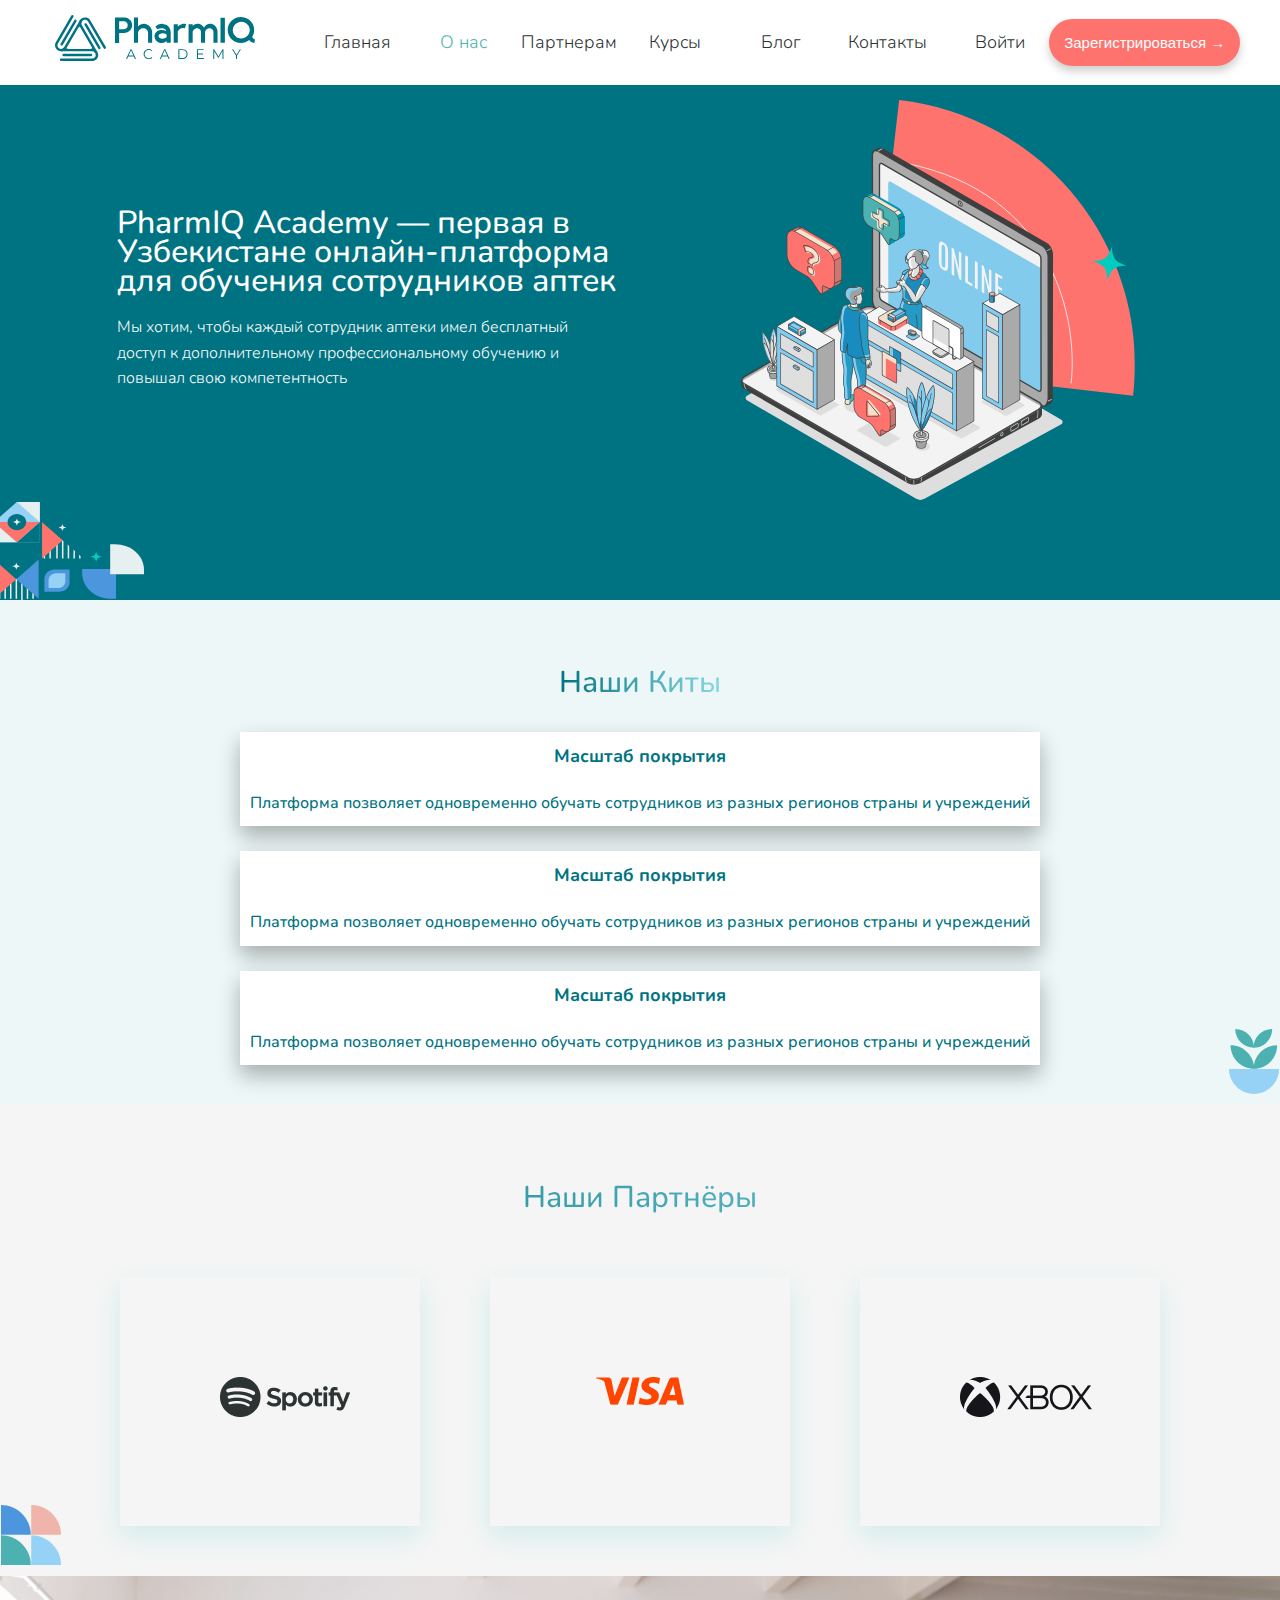
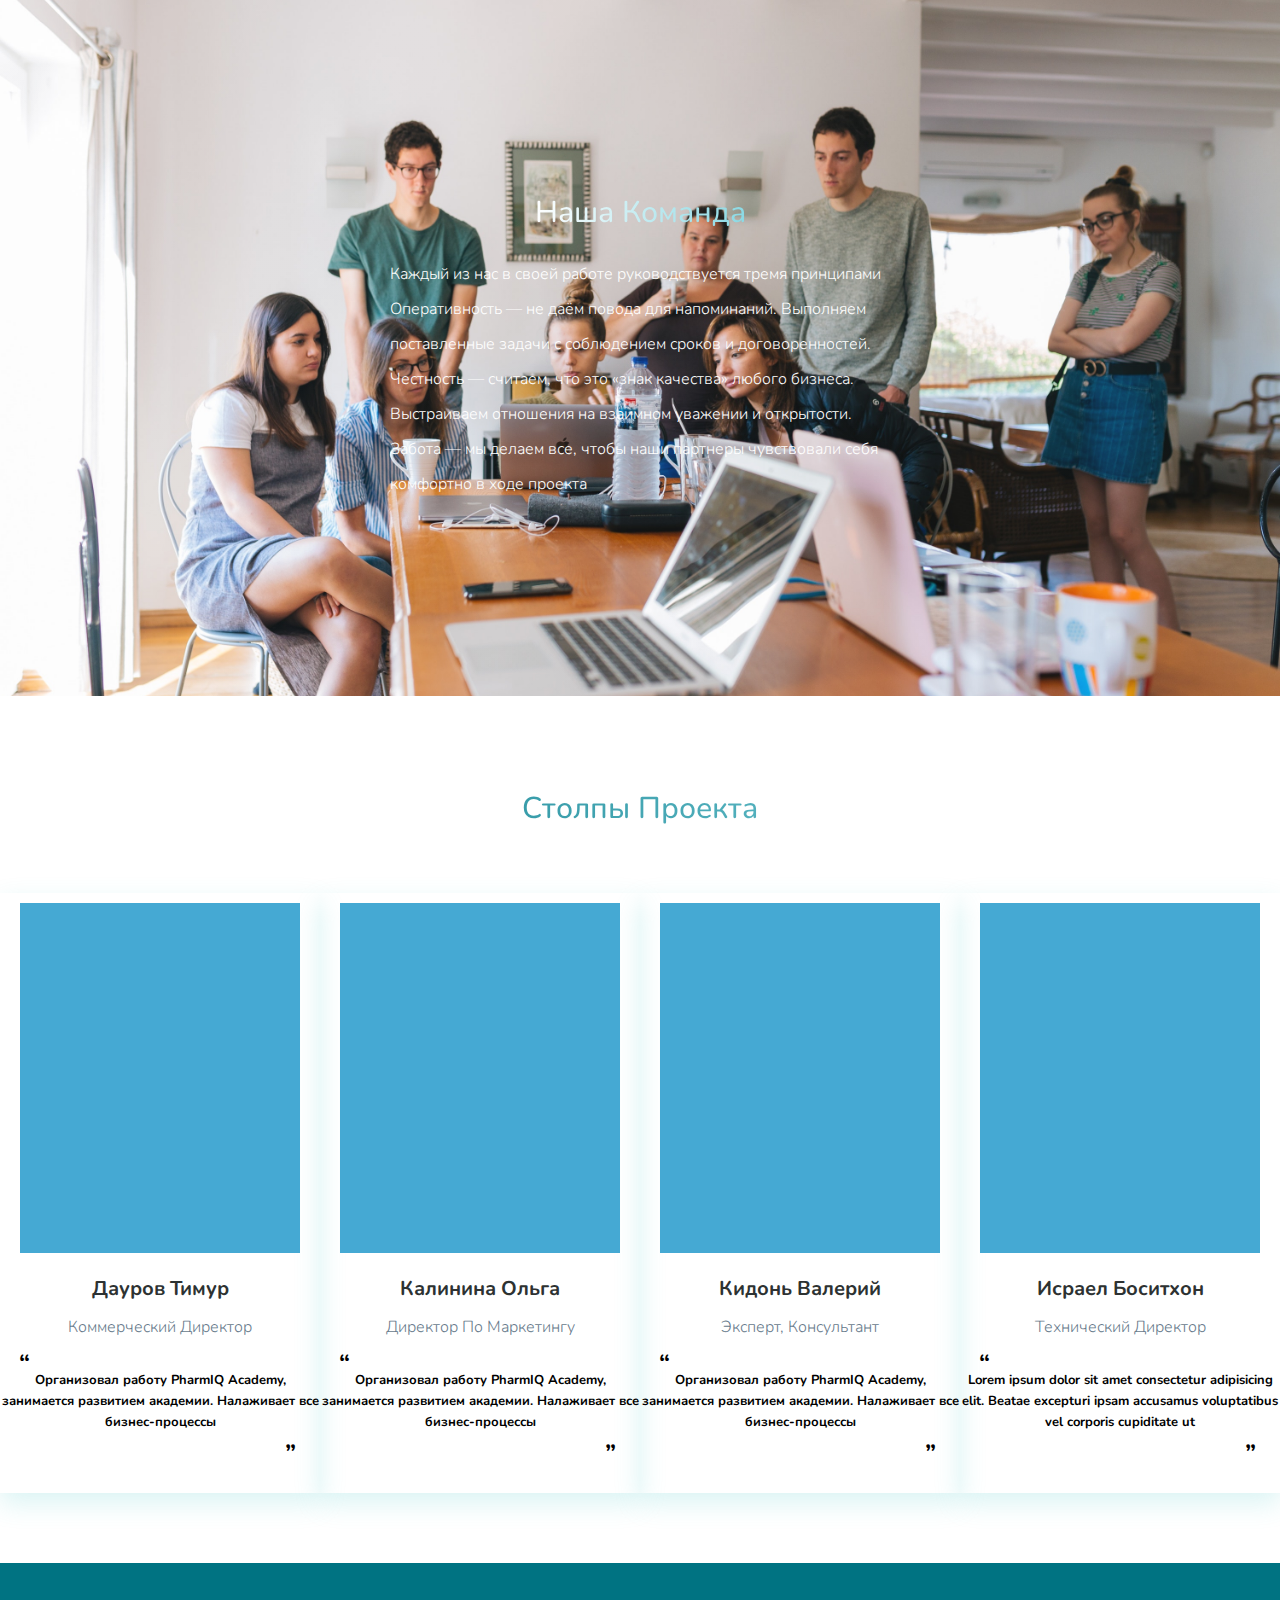
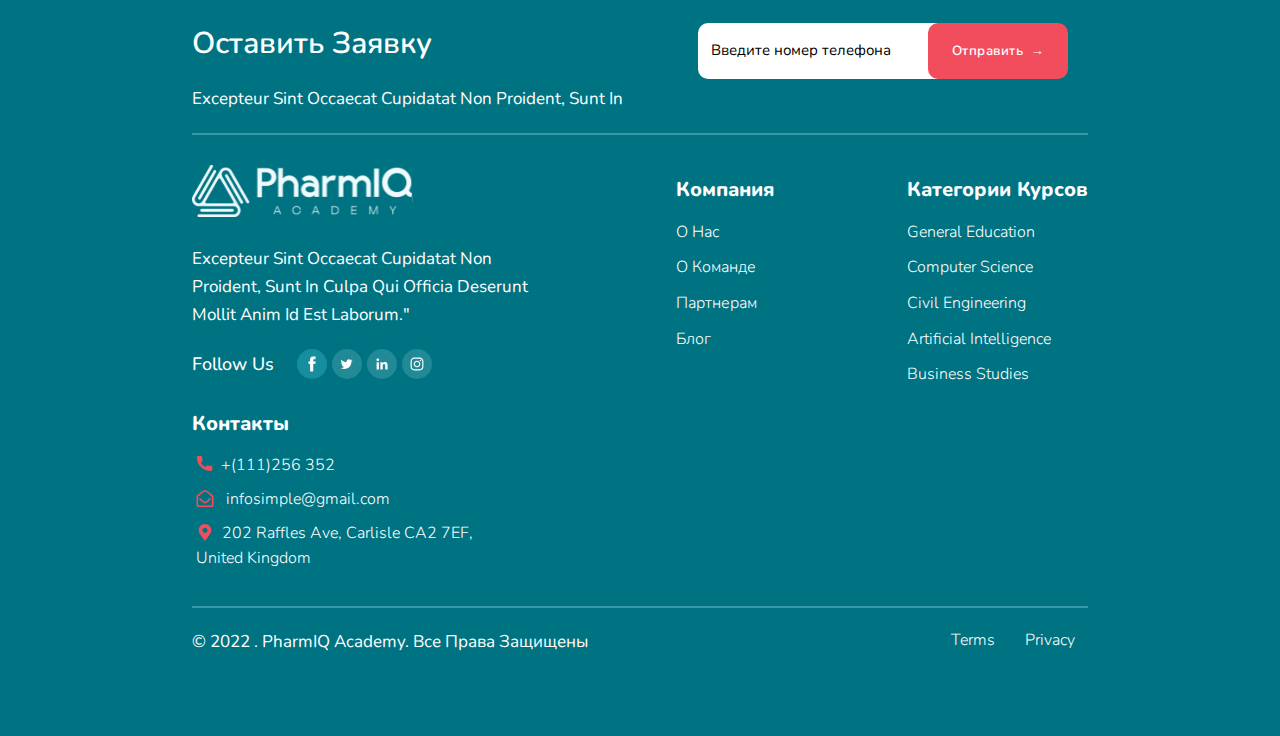
==== index.html @ a0b41450 "Update" ====
<!DOCTYPE html>
<html lang="en">

<head>
    <meta charset="UTF-8">
    <meta http-equiv="X-UA-Compatible" content="IE=edge">
    <meta name="viewport" content="width=device-width, initial-scale=1.0">
    <link rel="stylesheet" href="/css/main.css">
    <link rel="shortcut icon" href="/img/favicon.ico" type="image/x-icon">
    <link href="https://fonts.googleapis.com/css?family=Josefin+Sans:300,400,400i|Nunito:300,300i" rel="stylesheet">
    <title>PharmIQ Academy - Платформа для обучения провизоров и фармацевтов Узбекистана</title>
</head>

<body class="container">
    <header class="header">
        <div class="logo__box">
            <a class="logo__link" href="#">&nbsp;</a>
            <img src="/img/logo.svg" alt="Logo" class="logo">
        </div>
        <nav class="nav">
            <ul class="nav__item">
                <li><a href="#" class="nav__link">Главная</a></li>
                <li><a href="#" class="nav__link color-blue">О нас</a></li>
                <li><a href="#" class="nav__link">Партнерам</a></li>
                <li><a href="#" class="nav__link">Курсы</a></li>
                <li><a href="#" class="nav__link">Блог</a></li>
                <li><a href="#" class="nav__link">Контакты</a></li>
            </ul>
        </nav>
        <div class="register">
            <a href="https://go.pharmiq.uz/login" class="nav__link">Войти</a>
            <button class="btn"><a class="register__link" href="https://go.pharmiq.uz/register">Зарегистрироваться</a>
                <span>→</span></button>
        </div>
    </header>
    <section class="about">
        <img src="/img/pattern-corner.svg" alt="decoration" class="about__img-2">
        <div class="about__box">
            <h1 class="heading-1">PharmIQ Academy — первая в Узбекистане онлайн-платформа для обучения сотрудников аптек
            </h1>
            <p class="about__text">Мы хотим, чтобы каждый сотрудник аптеки имел бесплатный доступ к дополнительному
                профессиональному обучению и повышал свою компетентность</p>
        </div>
        <img src="/img/pattern-composition.svg" alt="Doctor" class="about__img">
    </section>
    <section class="kits">
        <img src="/img/pattern-flowerpot.svg" alt="decoration" class="kits__img">
        <h2 class="heading-2">Наши Киты</h2>
        <div class="kits__box">
            <h3 class="heading-3">Масштаб покрытия</h2>
                <p class="kits__text">Платформа позволяет одновременно обучать сотрудников из разных регионов страны и
                    учреждений</p>
        </div>
        <div class="kits__box">
            <h3 class="heading-3">Масштаб покрытия</h2>
                <p class="kits__text">Платформа позволяет одновременно обучать сотрудников из разных регионов страны и
                    учреждений</p>
        </div>
        <div class="kits__box">
            <h3 class="heading-3">Масштаб покрытия</h2>
                <p class="kits__text">Платформа позволяет одновременно обучать сотрудников из разных регионов страны и
                    учреждений</p>
        </div>
    </section>
    <section class="partners">
        <div class="partners__boat">
            <img src="/img/boat-1.svg" alt="decoration" class="partners__boat--img">
            <img src="/img/boat-2.svg" alt="decoration" class="partners__boat--img">
            <img src="/img/boat-3.svg" alt="decoration" class="partners__boat--img">
            <img src="/img/boat-4.svg" alt="decoration" class="partners__boat--img">
        </div>

        <h2 class="heading-2">Наши Партнёры</h2>
        <div class="partners__container">
            <div class="partners__box">
                <div class="link__box"> <a href="#" class="partners__link">&nbsp;</a>
                    <img src="/img/spotify.png" alt="Spotify" class="partners__img">
                </div>

            </div>
            <div class="partners__box">
                <div class="link__box"> <a href="#" class="partners__link">&nbsp;</a>
                    <img src="/img/visa.png" alt="Visa" class="partners__img">
                </div>

            </div>
            <div class="partners__box">
                <div class="link__box"> <a href="#" class="partners__link">&nbsp;</a>
                    <img src="/img/xbox.png" alt="Xbox" class="partners__img">
                </div>

            </div>
        </div>

    </section>
    <section class="team">
        <h5 class="heading-5">Наша Команда</h5>
        <div class="team__box">
            <p class="team__text">Каждый из нас в своей работе руководствуется тремя принципами
                Оперативность — не даём повода для напоминаний. Выполняем поставленные задачи с соблюдением сроков и
                договоренностей.
            </p>
            <p class="team__text"> Честность — считаем, что это «знак качества» любого бизнеса. Выстраиваем отношения на
                взаимном уважении и открытости.
                Забота — мы делаем все, чтобы наши партнеры чувствовали себя комфортно в ходе проекта
            </p>
        </div>
    </section>
    <section class="staff">
        <h2 class="heading-2 displacement">Столпы Проекта</h2>
        <div class="staff__container">
            <div class="staff__box">
                <div class="staff__portrait">&nbsp;</div>
                <h4 class="staff__name">Дауров Тимур</h4>
                <p class="staff__role">Коммерческий Директор</p>
                <p class="staff__text">Организовал работу PharmIQ Academy, занимается развитием академии. Налаживает все
                    бизнес-процессы</p>
            </div>
            <div class="staff__box">
                <div class="staff__portrait">&nbsp;</div>
                <h4 class="staff__name">Калинина Ольга</h4>
                <p class="staff__role">Директор По Маркетингу</p>
                <p class="staff__text">Организовал работу PharmIQ Academy, занимается развитием академии. Налаживает все
                    бизнес-процессы</p>
            </div>
            <div class="staff__box">
                <div class="staff__portrait">&nbsp;</div>
                <h4 class="staff__name">Кидонь Валерий</h4>
                <p class="staff__role">Эксперт, Консультант</p>
                <p class="staff__text">Организовал работу PharmIQ Academy, занимается развитием академии. Налаживает все
                    бизнес-процессы</p>
            </div>
            <div class="staff__box">
                <div class="staff__portrait">&nbsp;</div>
                <h4 class="staff__name">Исраел Боситхон</h4>
                <p class="staff__role">Технический Директор</p>
                <p class="staff__text">Lorem ipsum dolor sit amet consectetur adipisicing elit. Beatae excepturi ipsam
                    accusamus voluptatibus vel corporis cupiditate ut
                </p>
            </div>
        </div>

    </section>
    <footer class="footer">
        <div class="container--1">
            <div class="container--1__details">
                <h6 class="heading-6">Оставить Заявку</h6>
                <p class="footer__text">Excepteur sint occaecat cupidatat non proident, sunt in </p>
            </div>
            <form action="#" class="form">
                <input type="tel" class="form__input" placeholder="Введите номер телефона" id="number" required>
                <button type="submit" class="form__btn">Отправить <span>→</span></button>
                <label for="number" class="form__label">Введите номер телефона</label>
            </form>
        </div>
        <div class="container--2">
            <div class="box--1">
                <div class="behind__box">
                    <a href="#" class="behind__box--link"></a>
                    <img src="/img/white-logo.svg" alt="Logo" class="box--1__img">
                </div>
                <p class="footer__text">Excepteur sint occaecat cupidatat non proident, sunt in culpa qui officia
                    deserunt mollit anim id est laborum."</p>
                <p class="box--1__text">Follow Us</p>
                <div class="link__container">
                    <div class="img__container facebook-bg">
                        <a href="#" class="img__container--link"></a>
                        <img src="/img/facebook.png" alt="facebook" class="img__container--icon facebook">
                    </div>
                    <div class="img__container">
                        <a href="#" class="img__container--link"></a>
                        <img src="/img/Twitter.svg" alt="twitter" class="img__container--icon">
                    </div>
                    <div class="img__container">
                        <a href="#" class="img__container--link"></a>
                        <img src="/img/Linkedn.svg" alt="facebook" class="img__container--icon">
                    </div>
                    <div class="img__container">
                        <a href="https://instagram.com/pharmiq.uz" class="img__container--link"></a>
                        <img src="/img/Instagram.svg" alt="facebook" class="img__container--icon">
                    </div>
                </div>
            </div>
            <div class="box--2">
                <h7 class="heading-7">Компания</h7>
                <ul class="box__list">
                    <li><a href="#" class="box__link">О Нас</a></li>
                    <li><a href="#" class="box__link">О Команде</a></li>
                    <li><a href="#" class="box__link">Партнерам</a></li>
                    <li><a href="#" class="box__link">Блог</a></li>
                </ul>
            </div>
            <div class="box--3">
                <h7 class="heading-7">Категории Курсов</h7>
                <ul class="box__list">
                    <li><a href="#" class="box__link">General Education</a></li>
                    <li><a href="#" class="box__link">Computer Science</a></li>
                    <li><a href="#" class="box__link">Civil Engineering</a></li>
                    <li><a href="#" class="box__link">Artificial Intelligence</a></li>
                    <li><a href="#" class="box__link">Business Studies</a></li>
                </ul>
            </div>
            <div class="box--4">
                <h7 class="heading-7 mg-left">Контакты</h7>
                <ul class="box__list">
                    <li class="box--4__detail">
                        <img class="box__phone" src="/img/icon-phone.svg" alt="telephone">
                        &nbsp;<a class="box--4__link" href="tel:+(111)256352">+(111)256 352</a>
                    </li>
                    <li class="box--4__detail">
                        <img class="box__icon" src="/img/email.svg" alt="mail">
                        &nbsp; <a class="box--4__link" href="mailto: infosimple@example.com">infosimple@gmail.com</a>
                    </li>
                    <li class="box--4__detail">
                        <img class="box__icon" src="/img/location.svg" alt="location">
                        &nbsp;202 Raffles Ave, Carlisle CA2 7EF, United Kingdom
                    </li>
                </ul>
            </div>
        </div>
        <div class="container--3">
            <p class="footer__text">© 2022 . PharmIQ Academy. Все права защищены</p>
            <div class="container--3__box">
                <a href="#" class="box__link display--inline-block">Terms</a>
                <a href="#" class="box__link display--inline-block">Privacy</a>
            </div>
        </div>
        </div>
    </footer>
</body>

</html>
---- css/main.css ----
@charset "UTF-8";
*,
*::before,
*::after {
  margin: 0;
  padding: 0;
  box-sizing: inherit;
}

html {
  box-sizing: border-box;
  font-size: 62.5%;
}
@media only screen and (max-width: 75em) {
  html {
    font-size: 56.25%;
  }
}
@media only screen and (max-width: 45em) {
  html {
    font-size: 50%;
  }
}
@media only screen and (max-width: 20em) {
  html {
    font-size: 40%;
  }
}

body {
  font-size: 1.6rem;
  font-family: "Nunito", sans-serif;
  font-weight: 300;
  line-height: 1.6;
}

.container {
  display: grid;
  grid-template-rows: -webkit-max-content -webkit-max-content -webkit-max-content 80vh;
  grid-template-rows: max-content max-content max-content 80vh;
  grid-template-columns: repeat(4, 1fr);
}

@-webkit-keyframes pulsate {
  0% {
    transform: scale(1);
    box-shadow: none;
  }
  50% {
    transform: scale(1.05);
    box-shadow: 0 1rem 4rem rgba(0, 0, 0, 0.15);
  }
  100% {
    transform: scale(1);
    box-shadow: none;
  }
}

@keyframes pulsate {
  0% {
    transform: scale(1);
    box-shadow: none;
  }
  50% {
    transform: scale(1.05);
    box-shadow: 0 1rem 4rem rgba(0, 0, 0, 0.15);
  }
  100% {
    transform: scale(1);
    box-shadow: none;
  }
}
::-moz-selection {
  background-color: #1f7d89;
  color: #fff;
}
::selection {
  background-color: #1f7d89;
  color: #fff;
}

.header {
  width: 100%;
  background-color: #fff;
  position: fixed;
  z-index: 1000;
  display: flex;
  flex-wrap: wrap;
  justify-content: space-evenly;
  align-items: center;
}

@media only screen and (max-width: 45em) {
  .logo {
    width: 13rem;
    height: 6rem;
  }
}
.logo__box {
  transition: transform 0.4s;
  padding: 1.5rem;
  position: relative;
}
@media only screen and (max-width: 75em) {
  .logo__box {
    padding: 0.5rem;
  }
}
.logo__box:hover {
  transform: scale(1.1);
}
.logo__link {
  text-decoration: none;
  width: 100%;
  height: 100%;
  position: absolute;
  display: inline-block;
}

.nav__item {
  list-style: none;
  display: grid;
  grid-template-columns: repeat(6, 1fr);
  justify-items: center;
  align-items: center;
  -moz-column-gap: 1rem;
       column-gap: 1rem;
}
@media only screen and (max-width: 75em) {
  .nav__item {
    -moz-column-gap: 0;
         column-gap: 0;
  }
}
.nav__link:link, .nav__link:visited {
  font-size: 1.8rem;
  text-decoration: none;
  color: #2D3232;
  display: inline-block;
  transition: all 0.3s;
}
.nav__link:link:hover, .nav__link:visited:hover {
  text-shadow: 0.5rem 0.5rem 2rem rgba(0, 0, 0, 0.433);
  color: #4DB1B1;
  transform: translateY(-3px);
}

.color-blue {
  color: #4DB1B1 !important;
}

.btn {
  background-color: #FF736E;
  font-size: 1.5rem;
  font-weight: 300;
  border-radius: 10rem;
  border: none;
  color: #fff;
  padding: 1.5rem;
  margin-left: 2rem;
  box-shadow: 0 0.5rem 1rem rgba(0, 0, 0, 0.2);
}
.btn:hover {
  outline: none;
  -webkit-animation: pulsate 1s infinite;
          animation: pulsate 1s infinite;
}

@media only screen and (max-width: 56.25em) {
  .register {
    padding: 1.5rem;
  }
}
.register__link {
  text-decoration: none;
  color: #fff;
}

.footer {
  grid-column: 1/-1;
  background-color: #007382;
  color: #fff;
  padding: 6rem 0;
  display: grid;
  grid-template-rows: repeat(3, -webkit-max-content);
  grid-template-rows: repeat(3, max-content);
  grid-template-columns: 70vw;
  row-gap: 3rem;
  justify-content: center;
  align-content: center;
}
@media only screen and (max-width: 45em) {
  .footer {
    padding: 2rem 0;
  }
}
.footer__text {
  font-size: 1.7rem;
  font-weight: 400;
  line-height: 2.8rem;
  text-transform: capitalize;
}
@media only screen and (max-width: 45em) {
  .footer__text {
    padding: 1.3rem 0;
  }
}

.heading-6 {
  font-size: 3rem;
  font-weight: 600;
  line-height: 4.2rem;
  margin-bottom: 2rem;
}
@media only screen and (max-width: 45em) {
  .heading-6 {
    margin-bottom: 0.3rem;
    font-size: 2.5rem;
  }
}

.heading-7 {
  font-weight: 800;
  font-size: 2rem;
  padding-bottom: 2rem;
  line-height: 5rem;
}

.container--1 {
  display: flex;
  padding-bottom: 2rem;
  justify-content: space-between;
  border-bottom: 2px solid rgba(63, 161, 174, 0.8470588235);
}
@media only screen and (max-width: 45em) {
  .container--1 {
    flex-direction: column;
    text-align: center;
  }
}

.form {
  display: grid;
  justify-content: center;
  grid-template-columns: repeat(2, -webkit-max-content);
  grid-template-columns: repeat(2, max-content);
}
.form__input {
  position: relative;
  width: 25rem;
  border: none;
  padding: 1.3rem;
  border-radius: 1rem;
}
@media only screen and (max-width: 65em) {
  .form__input {
    padding: 0.5rem;
    width: 22rem;
  }
}
@media only screen and (max-width: 56.25em) {
  .form__input {
    width: 18rem;
  }
}
@media only screen and (max-width: 45em) {
  .form__input {
    padding: 1.2rem;
    width: 22rem;
  }
}
.form__input:focus {
  outline: none;
}
.form__input:-moz-placeholder-shown ~ .form__label {
  opacity: 0;
  visibility: hidden;
  transform: translateY(-4rem);
}
.form__input:-ms-input-placeholder ~ .form__label {
  opacity: 0;
  visibility: hidden;
  transform: translateY(-4rem);
}
.form__input:placeholder-shown ~ .form__label {
  opacity: 0;
  visibility: hidden;
  transform: translateY(-4rem);
}
.form__input::-webkit-input-placeholder {
  font-family: "Nunito", sans-serif;
  font-size: 1.5rem;
  color: #000;
}
@media only screen and (max-width: 56.25em) {
  .form__input::-webkit-input-placeholder {
    font-size: 1.3rem;
  }
}
.form__label {
  margin-left: 1.3rem;
  font-size: 1.2rem;
  color: #fff;
  transition: all 0.4s;
}
@media only screen and (max-width: 45em) {
  .form__label {
    transform: translateX(-2.5rem);
    margin-left: 0;
  }
}
.form__btn {
  border: none;
  border-radius: 1rem;
  background-color: #F24D5D;
  color: #fff;
  width: 14rem;
  transform: translateX(-2rem);
  font-family: "Nunito", sans-serif;
  font-weight: 600;
  letter-spacing: 0.5px;
}
.form__btn span {
  margin-left: 3px;
  transition: margin-left 0.2s;
}
.form__btn:hover span {
  margin-left: 8px;
}
.form__icon {
  position: absolute;
  width: 2rem;
  height: 2rem;
  fill: #F24D5D;
  z-index: 100;
}

.container--2 {
  display: flex;
  flex-wrap: wrap;
  justify-content: space-between;
}
@media only screen and (max-width: 56.25em) {
  .container--2 {
    justify-content: space-around;
  }
}

.box__list {
  list-style: none;
}
.box__link {
  text-decoration: none;
  color: #fff;
  padding: 0.5rem 0;
  display: block;
  transition: transform 0.3s;
}
.box__link:hover {
  color: #43cfcf;
  transform: translateY(-3px);
  text-shadow: 0.5rem 1rem 2rem rgba(0, 0, 0, 0.35);
}
.box__phone {
  transform: translatey(0.1rem);
  height: 1.55rem;
  width: 1.7rem;
}
.box__icon {
  transform: translatey(0.3rem);
  height: 1.7rem;
  width: 1.8rem;
}

.box--1 {
  width: 35rem;
}
.box--1__text {
  display: inline-block;
  font-size: 1.8rem;
  font-weight: 500;
  line-height: 3rem;
  margin: 2rem 0;
  position: relative;
}
@media only screen and (max-width: 45em) {
  .box--1__img {
    height: 5rem;
    width: 20rem;
  }
}

.link__container {
  transform: translateY(-5rem);
  position: absolute;
  left: 23%;
  display: flex;
  justify-content: space-around;
  width: 14rem;
}
@media only screen and (max-width: 65em) {
  .link__container {
    left: 37%;
  }
}

.img__container {
  position: relative;
  height: 3rem;
  width: 3rem;
  border-radius: 50%;
  background-color: #097c8b;
}
.img__container--link {
  position: relative;
  display: block;
  width: 100%;
  height: 100%;
  z-index: 10;
}
.img__container:hover {
  background-color: rgba(0, 255, 255, 0.367);
}
.img__container--icon {
  position: absolute;
  top: 50%;
  left: 50%;
  transform: translate(-50%, -50%);
  height: 100%;
  width: 100%;
}

.facebook {
  height: 1.5rem;
  width: 1.5rem;
}
.facebook-bg {
  background-color: rgba(56, 181, 198, 0.4117647059);
}

.behind__box {
  position: relative;
  width: -webkit-max-content;
  width: -moz-max-content;
  width: max-content;
  padding-bottom: 2rem;
}
@media only screen and (max-width: 45em) {
  .behind__box {
    padding-bottom: 1rem;
  }
}
.behind__box--link {
  width: 100%;
  height: 100%;
  position: absolute;
}

.box--4 {
  width: 30rem;
}
@media only screen and (max-width: 56.25em) {
  .box--4 {
    text-align: right;
  }
}
@media only screen and (max-width: 500px) {
  .box--4 {
    text-align: left;
    width: 20rem;
  }
}
.box--4__detail {
  padding: 0.4rem;
}
.box--4__link {
  display: inline-block;
  text-decoration: none;
  color: #fff;
  transition: transform 0.3s;
}
.box--4__link:hover {
  color: rgba(0, 255, 255, 0.367);
  text-shadow: 0.5rem 1rem 2rem rgba(0, 0, 0, 0.35);
  transform: translateY(-3px);
}

@media only screen and (max-width: 56.25em) {
  .mg-left {
    margin-left: 3rem;
  }
}

.container--3 {
  display: flex;
  justify-content: space-between;
  padding: 2rem 0;
  border-top: 2px solid rgba(63, 161, 174, 0.8470588235);
}

.display--inline-block {
  display: inline-block;
  padding: 0 1.3rem;
}

.partners {
  background-color: #F5F5F5;
  grid-column: 1/-1;
  padding: 5rem;
  position: relative;
}
@media only screen and (max-width: 45em) {
  .partners {
    padding: 2.5rem;
  }
}
.partners__box {
  padding: 10rem;
  box-shadow: 0 1rem 2.5rem rgba(69, 199, 202, 0.2);
  width: 30rem;
  text-align: center;
  margin-top: 2rem;
}
@media only screen and (max-width: 45em) {
  .partners__box {
    width: 15rem;
    padding: 2rem;
  }
}
.partners__container {
  margin-top: 3.5rem;
  display: flex;
  flex-wrap: wrap;
  justify-content: space-evenly;
}
@media only screen and (max-width: 45em) {
  .partners__container {
    margin-top: 0;
  }
}
.partners__add {
  height: 7rem;
  width: 7rem;
  position: absolute;
  top: 84%;
  left: 0;
}
@media only screen and (max-width: 45em) {
  .partners__img {
    height: 100%;
    width: 60%;
  }
}
.partners__link {
  position: absolute;
  width: 14rem;
  color: transparent;
}
.partners__boat {
  position: absolute;
  display: grid;
  grid-template-columns: repeat(2, -webkit-min-content);
  grid-template-columns: repeat(2, min-content);
  top: 85%;
  left: 0.1%;
}
@media only screen and (max-width: 45em) {
  .partners__boat {
    top: 4%;
  }
}
.partners__boat--img {
  width: 3rem;
}
@media only screen and (max-width: 45em) {
  .partners__boat--img {
    width: 2rem;
  }
}

.link__box {
  transition: transform 0.4s;
  width: 100%;
}
.link__box:hover {
  transform: scale(1.15) skewY(2deg);
}

.team {
  background-image: linear-gradient(rgba(255, 255, 255, 0.06), rgba(255, 255, 255, 0.049)), url(/img/team.jfif);
  background-size: cover;
  background-position: center;
  grid-column: 1/-1;
  overflow: hidden;
  display: grid;
  row-gap: 2rem;
  justify-items: center;
  align-items: center;
  align-content: center;
  grid-template-columns: 1fr;
  grid-template-rows: -webkit-max-content;
  grid-template-rows: max-content;
}
.team__box {
  width: 50rem;
}
@media only screen and (max-width: 45em) {
  .team__box {
    margin: 0 0 1.999rem 1.99999rem;
  }
}
.team__text {
  color: #fff;
  line-height: 3.5rem;
}

.staff {
  background-color: #fff;
  grid-column: 1/-1;
  padding: 7rem 0;
  overflow: hidden;
}
@media only screen and (max-width: 45em) {
  .staff {
    padding: 0;
    margin-bottom: 3rem;
  }
}
.staff__container {
  display: flex;
  flex-wrap: wrap;
  justify-content: space-around;
}
.staff__portrait {
  transform: translateX(2rem) translateY(1rem);
  background-color: #45A9D3;
  width: 28rem;
  height: 35rem;
}
.staff__box {
  margin-top: 3rem;
  height: 60rem;
  width: 32rem;
  box-shadow: 0 1rem 2.5rem rgba(69, 199, 202, 0.2);
  transition: transform 0.3s;
}
.staff__box:hover {
  transform: scale(1.06);
}
.staff__name {
  font-size: 2rem;
  margin-top: 3rem;
  text-align: center;
  color: #2D3232;
}
.staff__role {
  text-align: center;
  color: #677A8B;
  margin-top: 1rem;
}
.staff__text {
  text-align: center;
  margin-top: 3rem;
  font-size: 1.3rem;
  position: relative;
  font-weight: bold;
}
.staff__text::before {
  content: "“";
  font-size: 2.5rem;
  position: absolute;
  top: -42%;
  left: 6%;
}
.staff__text::after {
  content: "”";
  font-size: 2.5rem;
  position: absolute;
  top: 102%;
  left: 89%;
}
.staff__text span {
  font-size: 3rem;
}

.displacement {
  margin-bottom: 3rem;
}

.kits {
  background-color: rgba(77, 177, 177, 0.1019607843);
  grid-column: 1/-1;
  padding: 4rem;
  display: grid;
  justify-items: center;
  row-gap: 2.5rem;
  position: relative;
}
.kits__box {
  text-align: center;
  padding: 1rem;
  background-color: #fff;
  box-shadow: 0rem 1rem 2rem rgba(0, 0, 0, 0.3);
}
.kits__text {
  font-weight: 500;
  color: #007382;
}
.kits__img {
  height: 6.5rem;
  width: 5rem;
  position: absolute;
  top: 85%;
  left: 96%;
}
@media only screen and (max-width: 56.25em) {
  .kits__img {
    height: 5rem;
    width: 4rem;
    top: 2%;
    left: 95%;
  }
}
@media only screen and (max-width: 45em) {
  .kits__img {
    left: 92%;
  }
}
@media only screen and (max-width: 20em) {
  .kits__img {
    left: 90%;
  }
}

.heading-2 {
  text-align: center;
  font-size: 3rem;
  margin-top: 1.9rem;
  font-weight: 500;
  background-image: linear-gradient(to right, #007382, rgb(138, 217, 228));
  -webkit-background-clip: text;
          background-clip: text;
  color: transparent;
  transition: transform 0.4s;
}

.heading-3 {
  color: #007382;
  font-size: 1.8rem;
  font-weight: 700;
  margin-bottom: 2rem;
}

.heading-5 {
  text-align: center;
  font-size: 3rem;
  margin-top: 1.9rem;
  font-weight: 500;
  background-image: linear-gradient(to right, #fff, rgb(138, 217, 228));
  -webkit-background-clip: text;
          background-clip: text;
  color: transparent;
  transition: transform 0.4s;
}

.padding-top {
  padding-top: 3rem;
}

.about {
  background-color: #007382;
  grid-column: 1/-1;
  display: flex;
  flex-wrap: wrap;
  align-items: center;
  justify-content: space-evenly;
  padding: 10rem 2rem;
  position: relative;
}
@media only screen and (max-width: 56.25em) {
  .about {
    margin-top: 5rem;
    flex-wrap: nowrap;
  }
}
@media only screen and (max-width: 45em) {
  .about {
    margin-top: 18rem;
    padding: 3rem 2rem;
    flex-wrap: wrap;
  }
}
.about__box {
  width: 50rem;
}
.about__img-2 {
  height: 10rem;
  width: 15rem;
  position: absolute;
  top: 83.5%;
  left: -0.5%;
}
@media only screen and (max-width: 56.25em) {
  .about__img-2 {
    top: 80%;
  }
}
@media only screen and (max-width: 45em) {
  .about__img-2 {
    height: 6rem;
    width: 10rem;
    top: 80.5%;
  }
}
@media only screen and (max-width: 624px) {
  .about__img-2 {
    height: 9rem;
    width: 13rem;
    top: 81.8%;
  }
}
@media only screen and (max-width: 20em) {
  .about__img-2 {
    height: 6rem;
    width: 10rem;
    top: 88.3%;
  }
}
.about__img {
  height: 40rem;
  width: 45rem;
  transition: transform 0.3s;
}
.about__img:hover {
  transform: scale(1.04);
}
@media only screen and (max-width: 56.25em) {
  .about__img {
    height: 30rem;
    width: 30rem;
  }
}
@media only screen and (max-width: 45em) {
  .about__img {
    height: 25rem;
    width: 25rem;
  }
}
.about__text {
  color: #fff;
}

.heading-1 {
  color: #fff;
  line-height: 2.9rem;
  font: Montserrat;
  font-weight: 500;
  margin-bottom: 2rem;
}/*# sourceMappingURL=main.css.map */
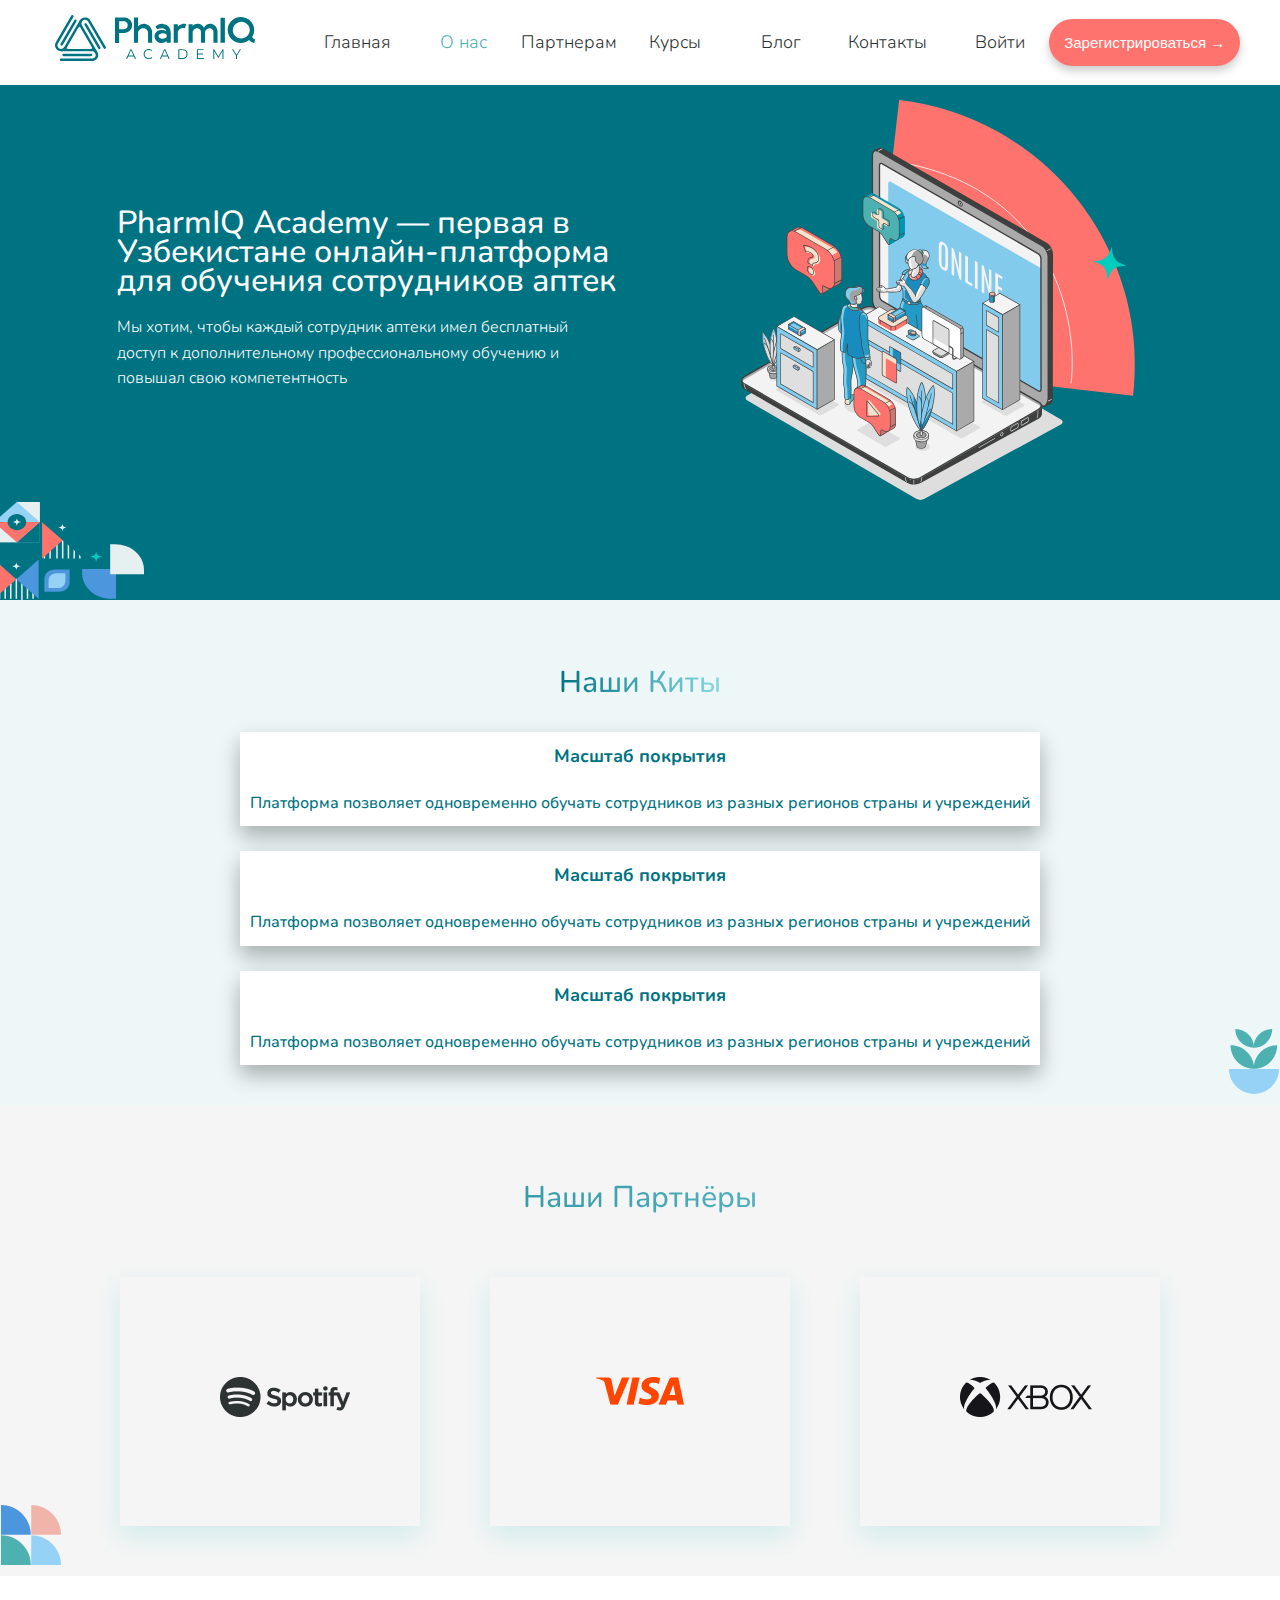
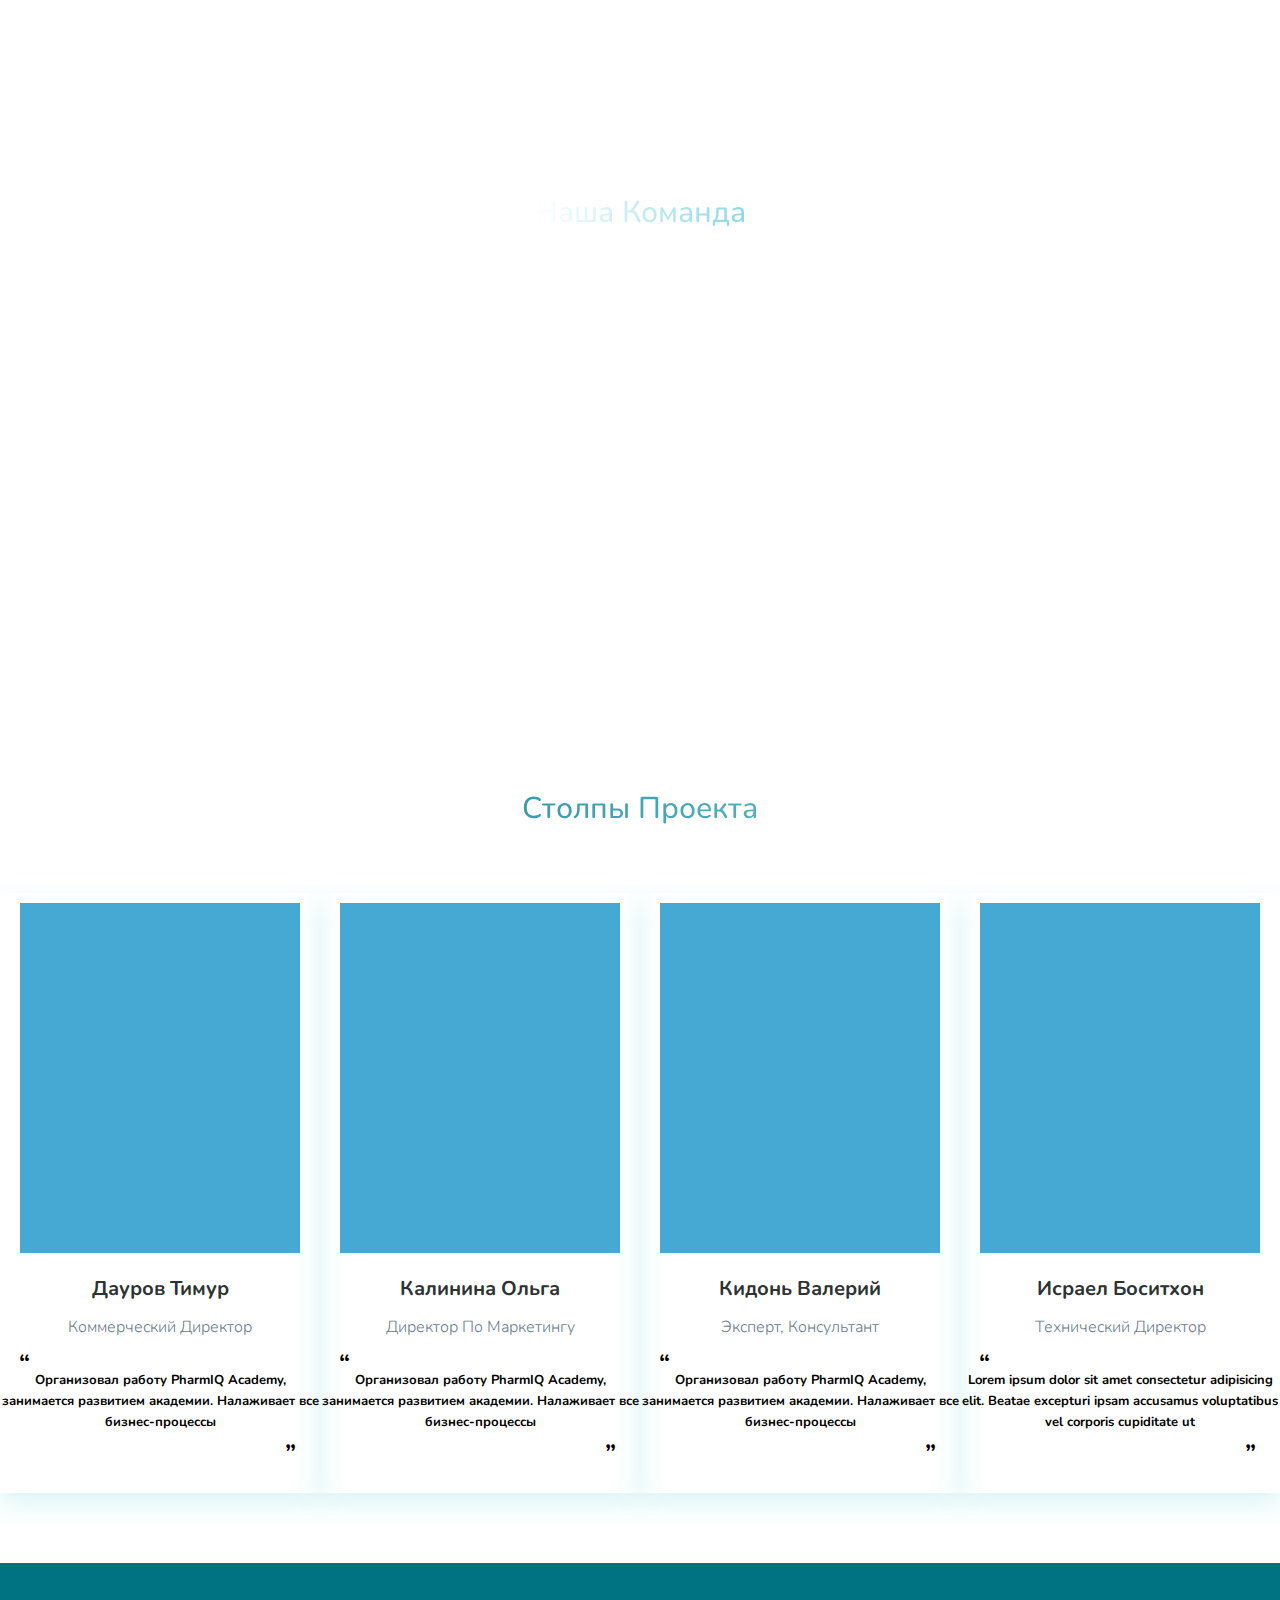
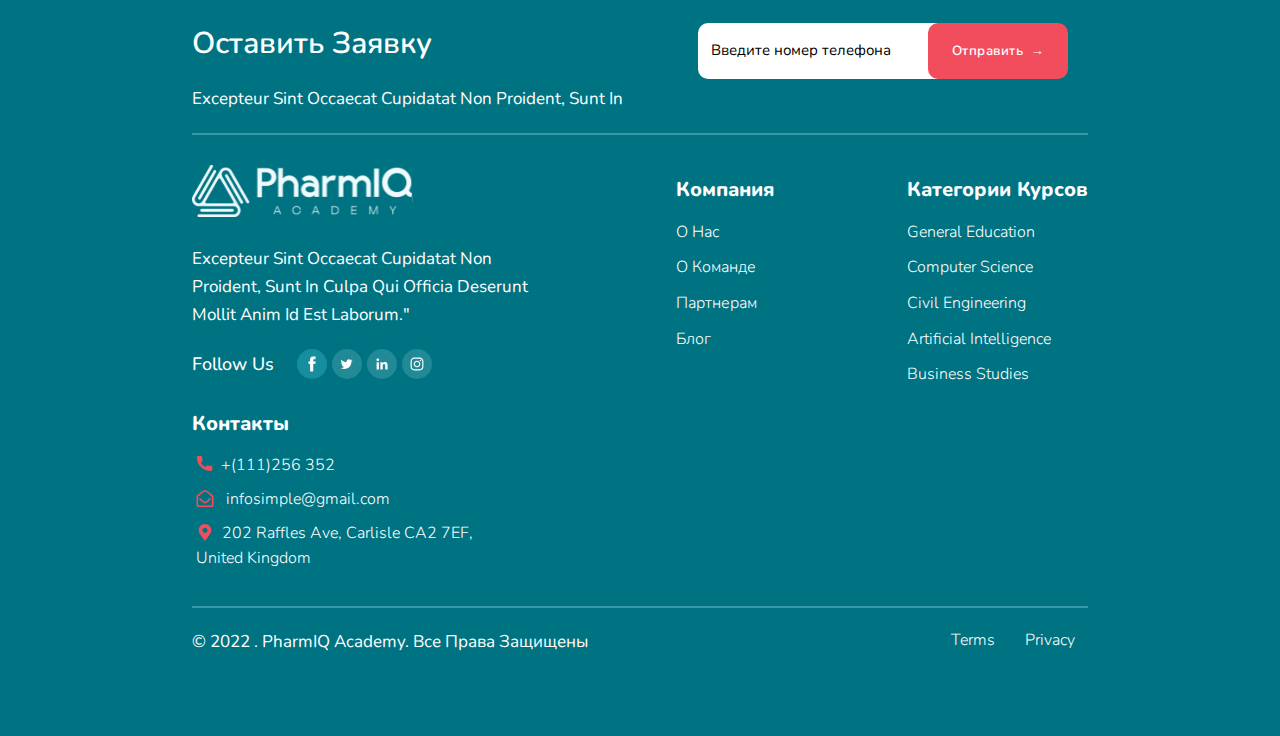
==== commit 91885124: "Update" ====
--- a/index.html
+++ b/index.html
@@ -5,8 +5,8 @@
     <meta charset="UTF-8">
     <meta http-equiv="X-UA-Compatible" content="IE=edge">
     <meta name="viewport" content="width=device-width, initial-scale=1.0">
-    <link rel="stylesheet" href="/css/main.css">
-    <link rel="shortcut icon" href="/img/favicon.ico" type="image/x-icon">
+    <link rel="stylesheet" href="css/main.css">
+    <link rel="shortcut icon" href="img/favicon.ico" type="image/x-icon">
     <link href="https://fonts.googleapis.com/css?family=Josefin+Sans:300,400,400i|Nunito:300,300i" rel="stylesheet">
     <title>PharmIQ Academy - Платформа для обучения провизоров и фармацевтов Узбекистана</title>
 </head>
@@ -15,7 +15,7 @@
     <header class="header">
         <div class="logo__box">
             <a class="logo__link" href="#">&nbsp;</a>
-            <img src="/img/logo.svg" alt="Logo" class="logo">
+            <img src="img/logo.svg" alt="Logo" class="logo">
         </div>
         <nav class="nav">
             <ul class="nav__item">
@@ -34,17 +34,17 @@
         </div>
     </header>
     <section class="about">
-        <img src="/img/pattern-corner.svg" alt="decoration" class="about__img-2">
+        <img src="img/pattern-corner.svg" alt="decoration" class="about__img-2">
         <div class="about__box">
             <h1 class="heading-1">PharmIQ Academy — первая в Узбекистане онлайн-платформа для обучения сотрудников аптек
             </h1>
             <p class="about__text">Мы хотим, чтобы каждый сотрудник аптеки имел бесплатный доступ к дополнительному
                 профессиональному обучению и повышал свою компетентность</p>
         </div>
-        <img src="/img/pattern-composition.svg" alt="Doctor" class="about__img">
+        <img src="img/pattern-composition.svg" alt="Doctor" class="about__img">
     </section>
     <section class="kits">
-        <img src="/img/pattern-flowerpot.svg" alt="decoration" class="kits__img">
+        <img src="img/pattern-flowerpot.svg" alt="decoration" class="kits__img">
         <h2 class="heading-2">Наши Киты</h2>
         <div class="kits__box">
             <h3 class="heading-3">Масштаб покрытия</h2>
@@ -64,29 +64,29 @@
     </section>
     <section class="partners">
         <div class="partners__boat">
-            <img src="/img/boat-1.svg" alt="decoration" class="partners__boat--img">
-            <img src="/img/boat-2.svg" alt="decoration" class="partners__boat--img">
-            <img src="/img/boat-3.svg" alt="decoration" class="partners__boat--img">
-            <img src="/img/boat-4.svg" alt="decoration" class="partners__boat--img">
+            <img src="img/boat-1.svg" alt="decoration" class="partners__boat--img">
+            <img src="img/boat-2.svg" alt="decoration" class="partners__boat--img">
+            <img src="img/boat-3.svg" alt="decoration" class="partners__boat--img">
+            <img src="img/boat-4.svg" alt="decoration" class="partners__boat--img">
         </div>
 
         <h2 class="heading-2">Наши Партнёры</h2>
         <div class="partners__container">
             <div class="partners__box">
                 <div class="link__box"> <a href="#" class="partners__link">&nbsp;</a>
-                    <img src="/img/spotify.png" alt="Spotify" class="partners__img">
+                    <img src="img/spotify.png" alt="Spotify" class="partners__img">
                 </div>
 
             </div>
             <div class="partners__box">
                 <div class="link__box"> <a href="#" class="partners__link">&nbsp;</a>
-                    <img src="/img/visa.png" alt="Visa" class="partners__img">
+                    <img src="img/visa.png" alt="Visa" class="partners__img">
                 </div>
 
             </div>
             <div class="partners__box">
                 <div class="link__box"> <a href="#" class="partners__link">&nbsp;</a>
-                    <img src="/img/xbox.png" alt="Xbox" class="partners__img">
+                    <img src="img/xbox.png" alt="Xbox" class="partners__img">
                 </div>
 
             </div>
@@ -157,7 +157,7 @@
             <div class="box--1">
                 <div class="behind__box">
                     <a href="#" class="behind__box--link"></a>
-                    <img src="/img/white-logo.svg" alt="Logo" class="box--1__img">
+                    <img src="img/white-logo.svg" alt="Logo" class="box--1__img">
                 </div>
                 <p class="footer__text">Excepteur sint occaecat cupidatat non proident, sunt in culpa qui officia
                     deserunt mollit anim id est laborum."</p>
@@ -165,19 +165,19 @@
                 <div class="link__container">
                     <div class="img__container facebook-bg">
                         <a href="#" class="img__container--link"></a>
-                        <img src="/img/facebook.png" alt="facebook" class="img__container--icon facebook">
+                        <img src="img/facebook.png" alt="facebook" class="img__container--icon facebook">
                     </div>
                     <div class="img__container">
                         <a href="#" class="img__container--link"></a>
-                        <img src="/img/Twitter.svg" alt="twitter" class="img__container--icon">
+                        <img src="img/Twitter.svg" alt="twitter" class="img__container--icon">
                     </div>
                     <div class="img__container">
                         <a href="#" class="img__container--link"></a>
-                        <img src="/img/Linkedn.svg" alt="facebook" class="img__container--icon">
+                        <img src="img/Linkedn.svg" alt="facebook" class="img__container--icon">
                     </div>
                     <div class="img__container">
                         <a href="https://instagram.com/pharmiq.uz" class="img__container--link"></a>
-                        <img src="/img/Instagram.svg" alt="facebook" class="img__container--icon">
+                        <img src="img/Instagram.svg" alt="facebook" class="img__container--icon">
                     </div>
                 </div>
             </div>
@@ -204,15 +204,15 @@
                 <h7 class="heading-7 mg-left">Контакты</h7>
                 <ul class="box__list">
                     <li class="box--4__detail">
-                        <img class="box__phone" src="/img/icon-phone.svg" alt="telephone">
+                        <img class="box__phone" src="img/icon-phone.svg" alt="telephone">
                         &nbsp;<a class="box--4__link" href="tel:+(111)256352">+(111)256 352</a>
                     </li>
                     <li class="box--4__detail">
-                        <img class="box__icon" src="/img/email.svg" alt="mail">
+                        <img class="box__icon" src="img/email.svg" alt="mail">
                         &nbsp; <a class="box--4__link" href="mailto: infosimple@example.com">infosimple@gmail.com</a>
                     </li>
                     <li class="box--4__detail">
-                        <img class="box__icon" src="/img/location.svg" alt="location">
+                        <img class="box__icon" src="img/location.svg" alt="location">
                         &nbsp;202 Raffles Ave, Carlisle CA2 7EF, United Kingdom
                     </li>
                 </ul>
--- a/css/main.css
+++ b/css/main.css
@@ -587,7 +587,7 @@
 }
 
 .team {
-  background-image: linear-gradient(rgba(255, 255, 255, 0.06), rgba(255, 255, 255, 0.049)), url(/img/team.jfif);
+  background-image: linear-gradient(rgba(255, 255, 255, 0.06), rgba(255, 255, 255, 0.049)), url(img/team.jfif);
   background-size: cover;
   background-position: center;
   grid-column: 1/-1;
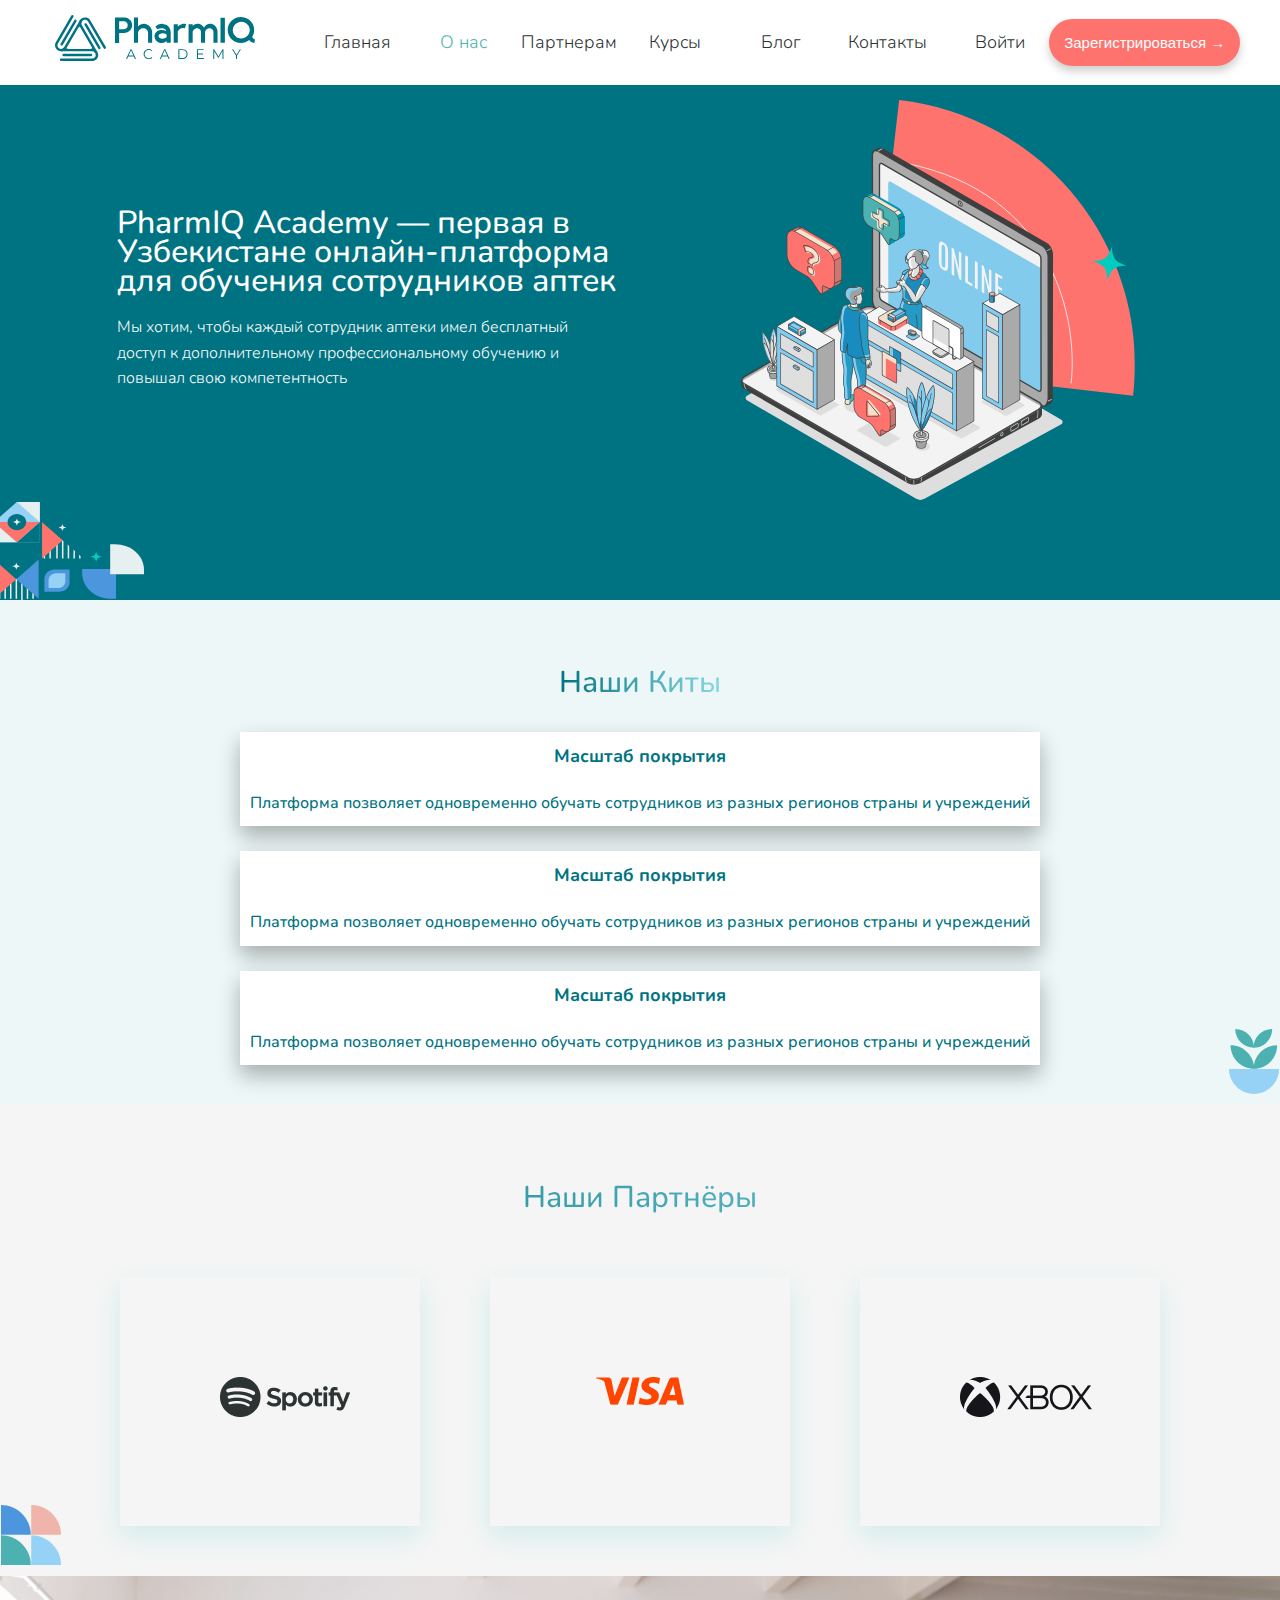
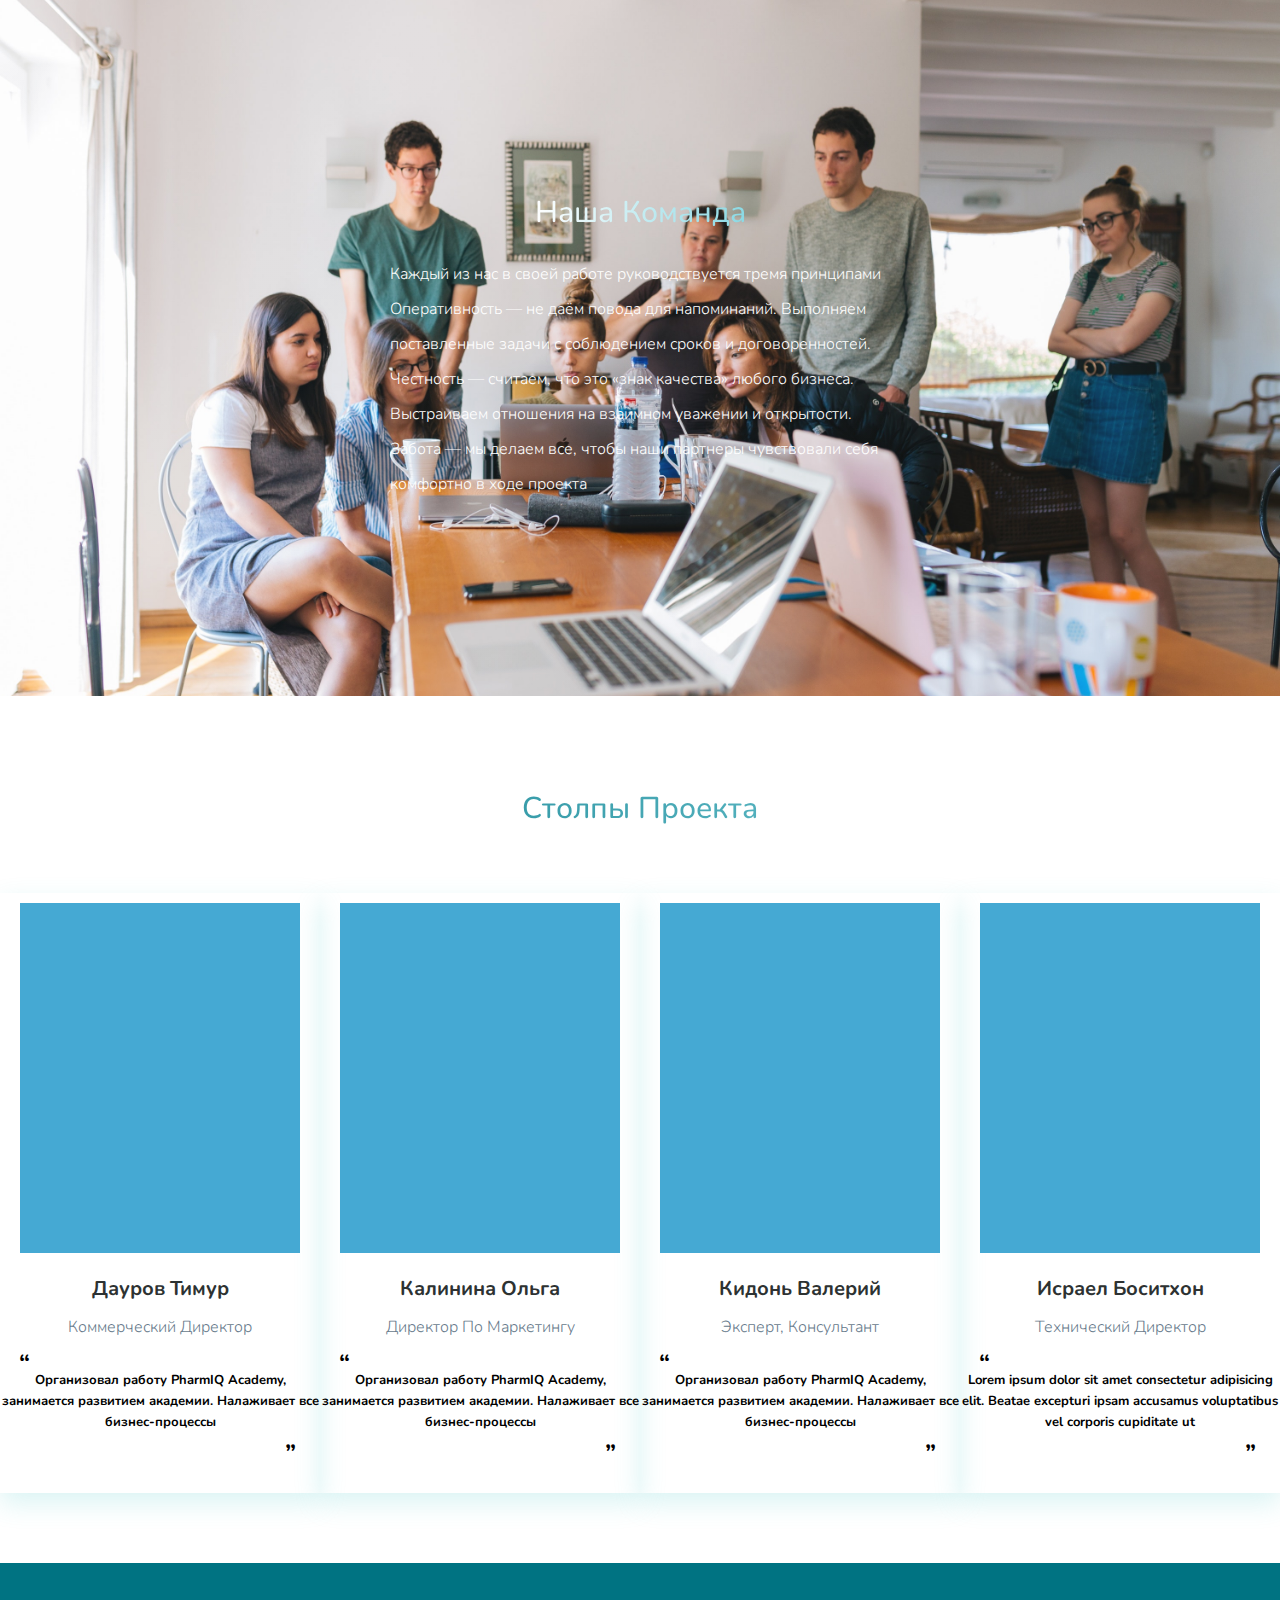
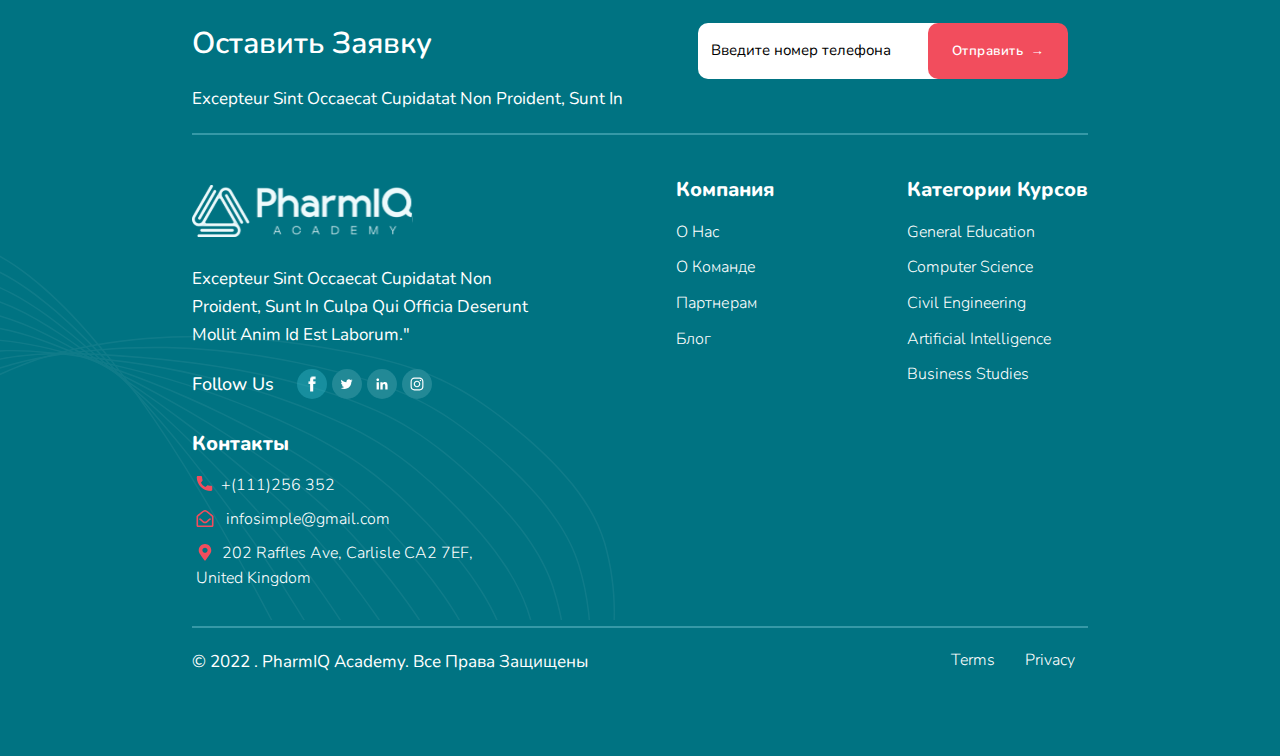
==== commit 8af63f9c: "Update" ====
--- a/index.html
+++ b/index.html
@@ -142,6 +142,7 @@
 
     </section>
     <footer class="footer">
+        <img src="img/footer-wave.svg" alt="Footer wave" class="footer__wave">
         <div class="container--1">
             <div class="container--1__details">
                 <h6 class="heading-6">Оставить Заявку</h6>
--- a/css/main.css
+++ b/css/main.css
@@ -181,6 +181,8 @@
   background-color: #007382;
   color: #fff;
   padding: 6rem 0;
+  position: relative;
+  overflow: hidden;
   display: grid;
   grid-template-rows: repeat(3, -webkit-max-content);
   grid-template-rows: repeat(3, max-content);
@@ -205,6 +207,43 @@
     padding: 1.3rem 0;
   }
 }
+.footer__wave {
+  position: absolute;
+  top: 35%;
+  left: -17%;
+}
+@media only screen and (max-width: 65em) {
+  .footer__wave {
+    top: 47%;
+    left: -21%;
+  }
+}
+@media only screen and (max-width: 56.25em) {
+  .footer__wave {
+    top: 51%;
+    left: -23%;
+  }
+}
+@media only screen and (max-width: 45em) {
+  .footer__wave {
+    top: 51%;
+    left: -28%;
+  }
+}
+@media only screen and (max-width: 500px) {
+  .footer__wave {
+    top: 51%;
+    left: -49%;
+  }
+}
+@media only screen and (max-width: 20em) {
+  .footer__wave {
+    height: 60rem;
+    width: 70rem;
+    top: 51%;
+    left: -23%;
+  }
+}
 
 .heading-6 {
   font-size: 3rem;
@@ -383,11 +422,9 @@
   margin: 2rem 0;
   position: relative;
 }
-@media only screen and (max-width: 45em) {
-  .box--1__img {
-    height: 5rem;
-    width: 20rem;
-  }
+.box--1__img {
+  max-width: 100%;
+  height: auto;
 }
 
 .link__container {
@@ -444,10 +481,17 @@
   width: -moz-max-content;
   width: max-content;
   padding-bottom: 2rem;
+  padding-top: 2rem;
 }
 @media only screen and (max-width: 45em) {
   .behind__box {
+    width: 20rem;
     padding-bottom: 1rem;
+  }
+}
+@media only screen and (max-width: 500px) {
+  .behind__box {
+    margin-left: 7rem;
   }
 }
 .behind__box--link {
@@ -587,7 +631,7 @@
 }
 
 .team {
-  background-image: linear-gradient(rgba(255, 255, 255, 0.06), rgba(255, 255, 255, 0.049)), url(img/team.jfif);
+  background-image: linear-gradient(rgba(255, 255, 255, 0.06), rgba(255, 255, 255, 0.049)), url(../img/team.jfif);
   background-size: cover;
   background-position: center;
   grid-column: 1/-1;
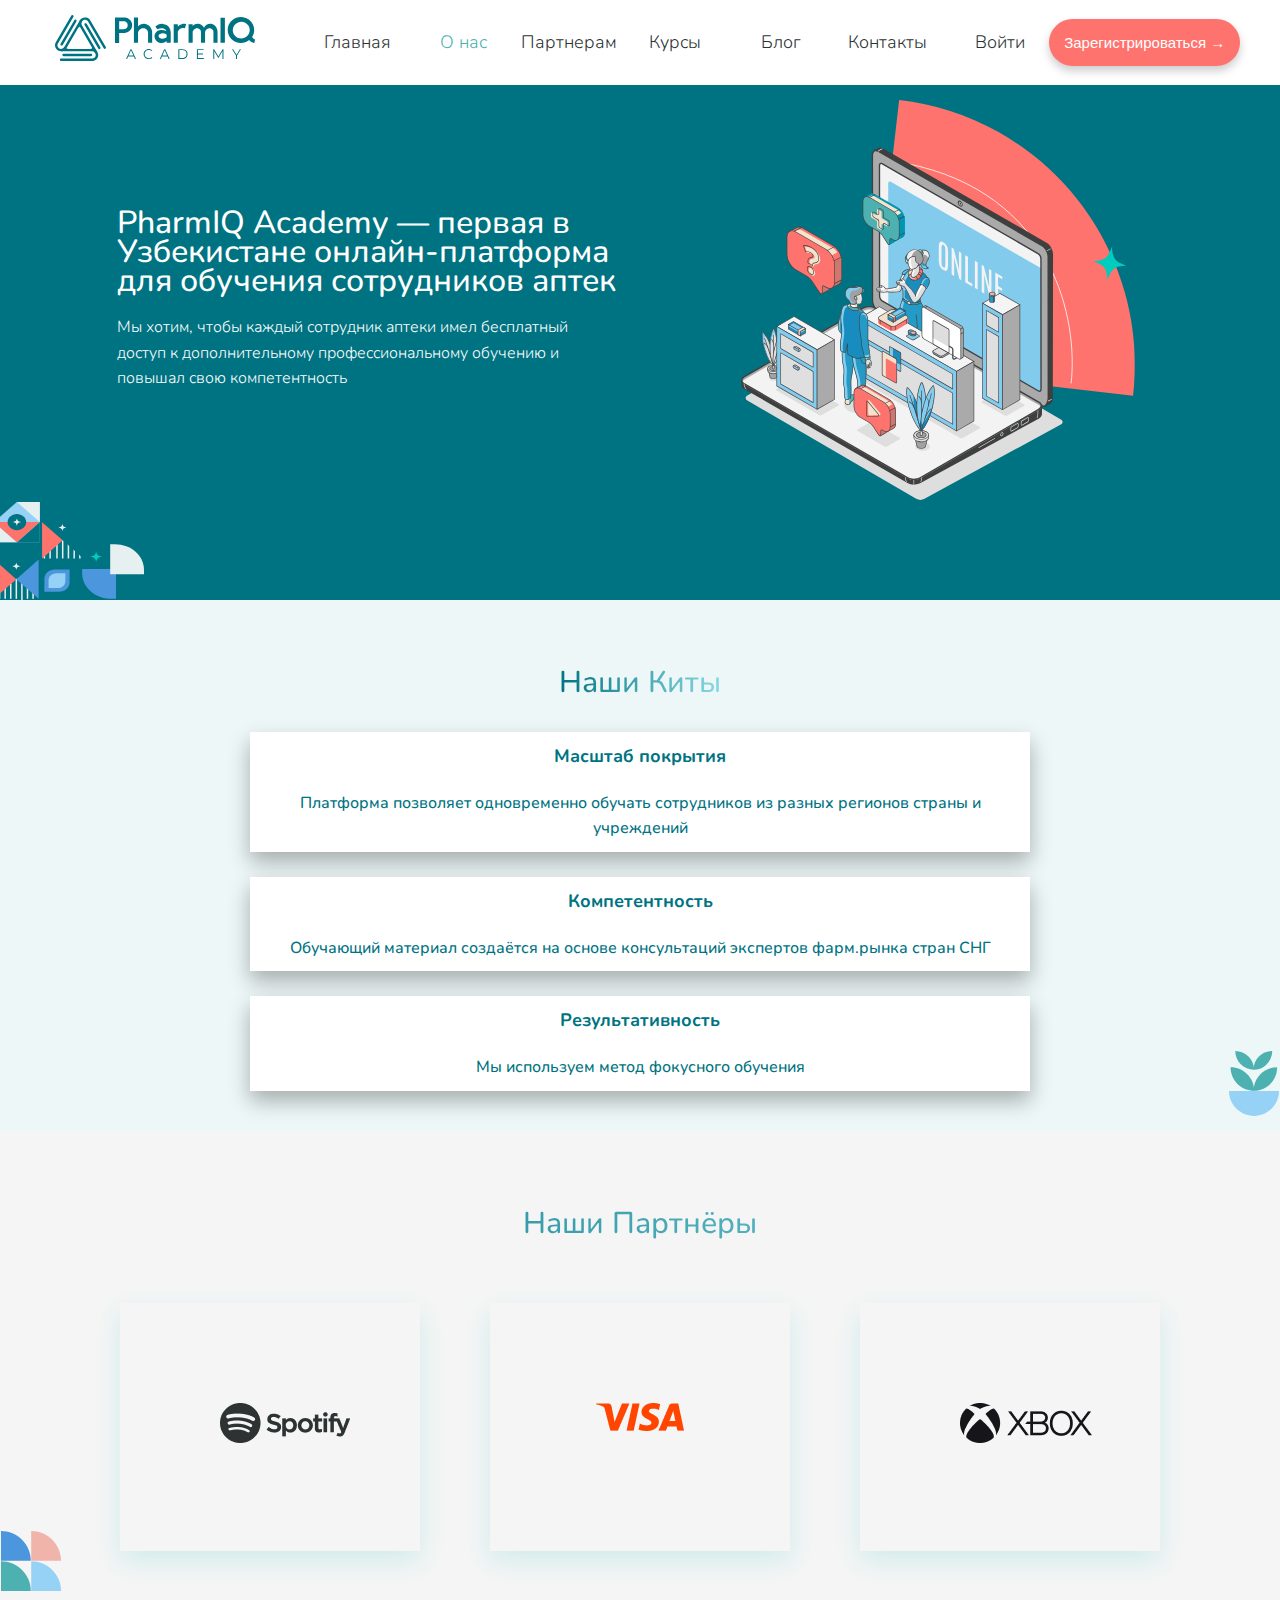
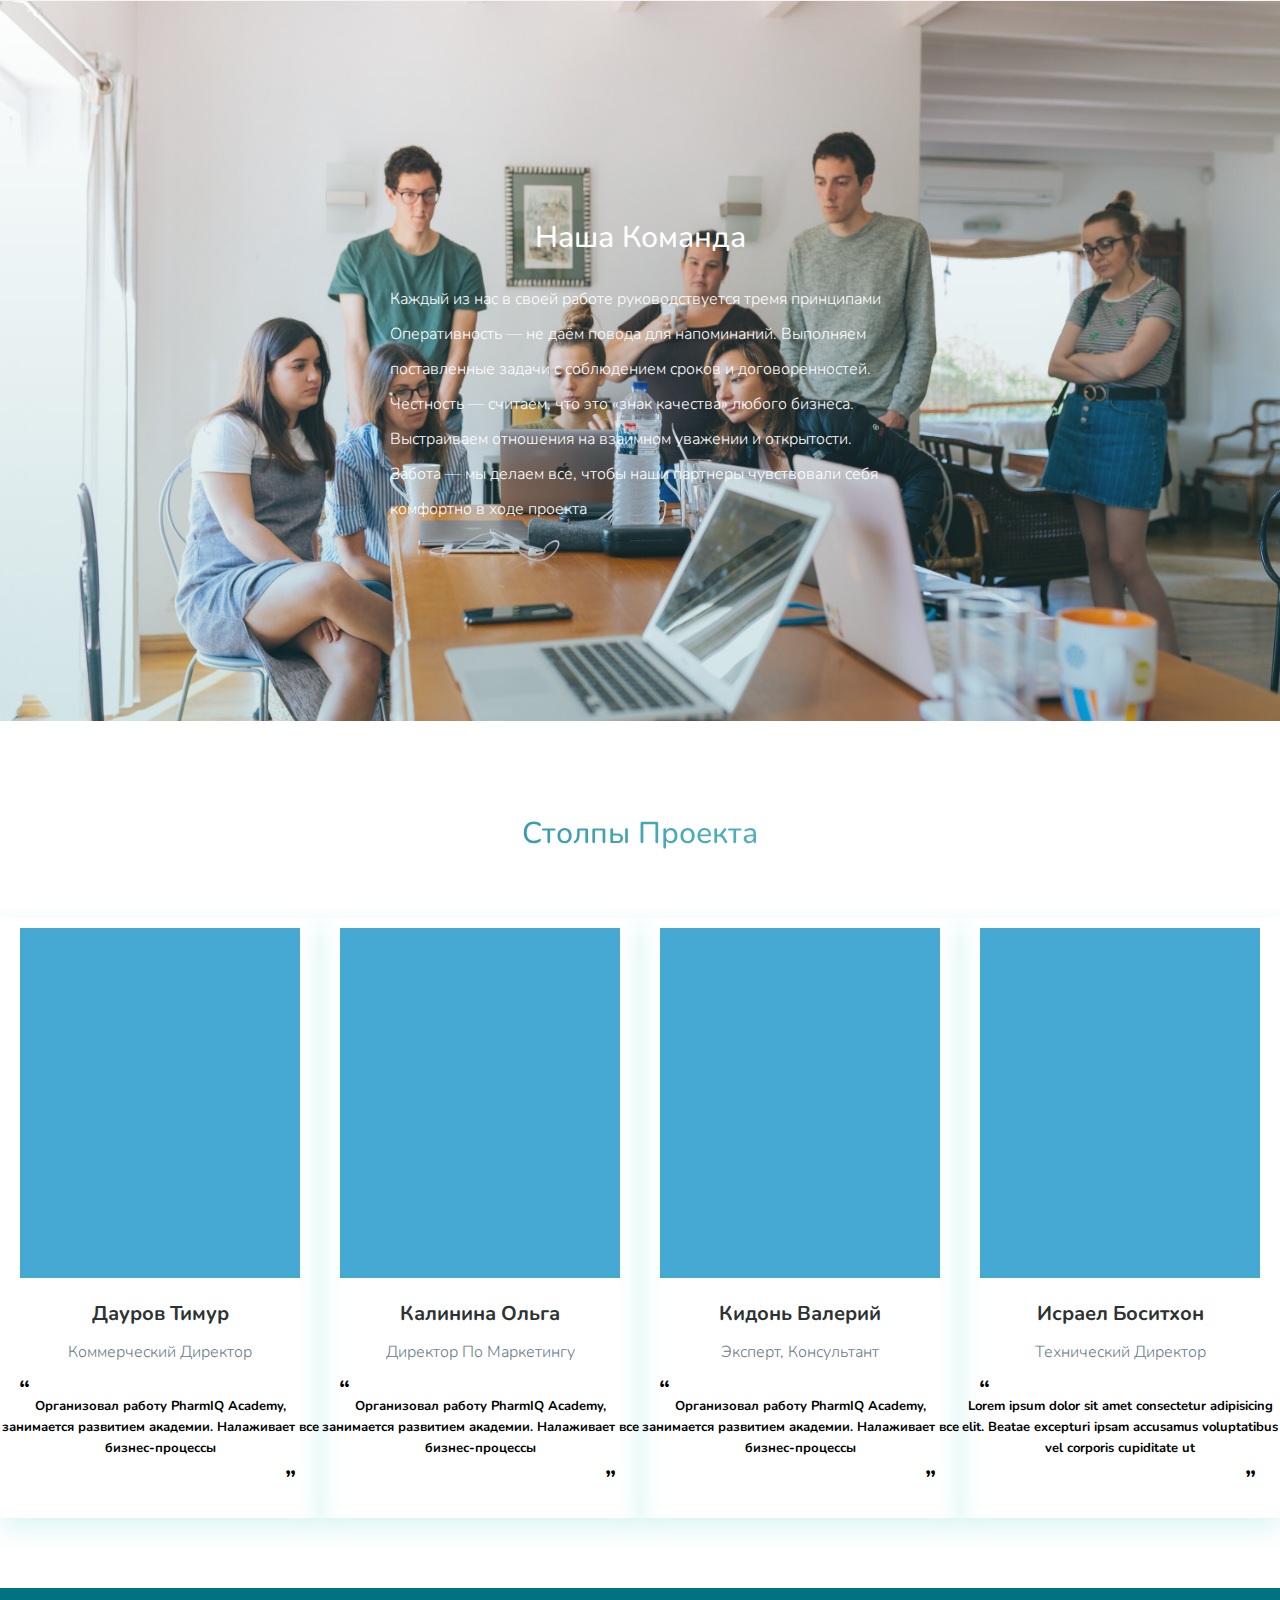
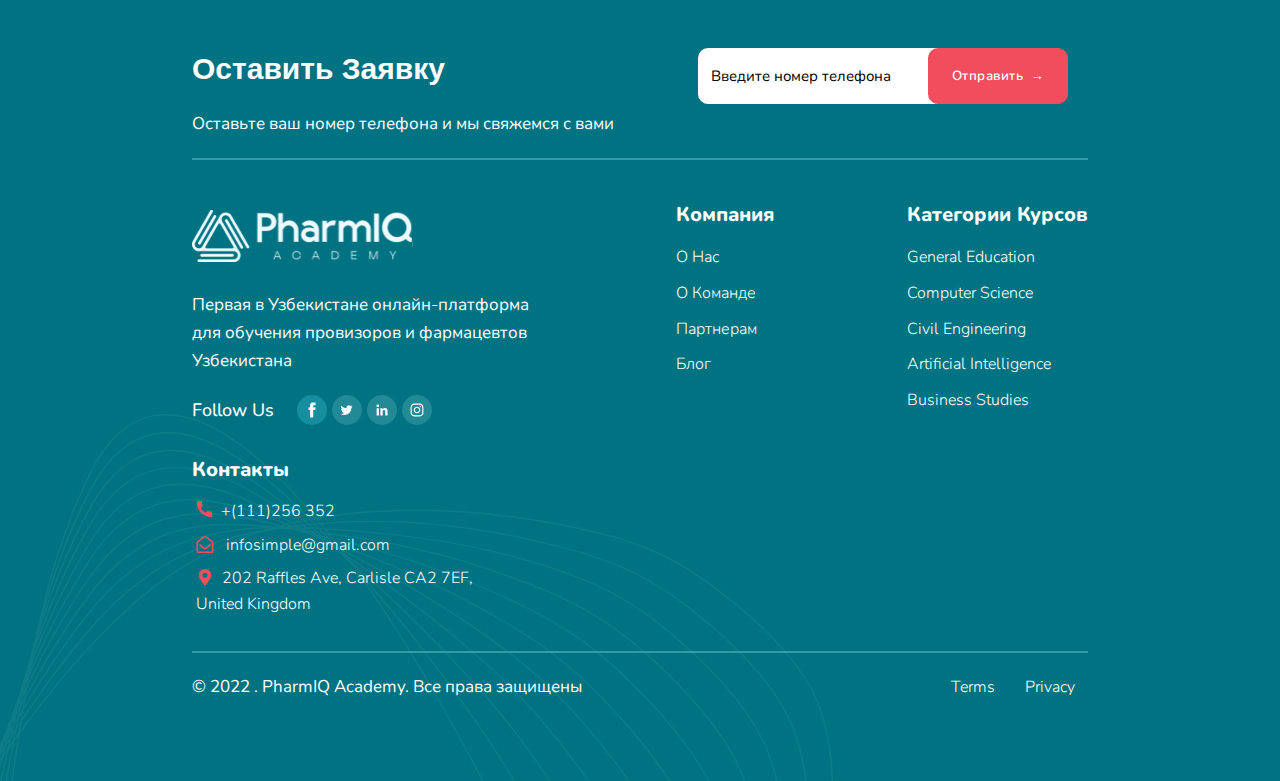
==== commit bed81a1a: "Update" ====
--- a/index.html
+++ b/index.html
@@ -52,14 +52,13 @@
                     учреждений</p>
         </div>
         <div class="kits__box">
-            <h3 class="heading-3">Масштаб покрытия</h2>
-                <p class="kits__text">Платформа позволяет одновременно обучать сотрудников из разных регионов страны и
-                    учреждений</p>
-        </div>
-        <div class="kits__box">
-            <h3 class="heading-3">Масштаб покрытия</h2>
-                <p class="kits__text">Платформа позволяет одновременно обучать сотрудников из разных регионов страны и
-                    учреждений</p>
+            <h3 class="heading-3">Компетентность</h2>
+                <p class="kits__text">Обучающий материал создаётся на основе консультаций экспертов фарм.рынка стран СНГ
+                </p>
+        </div>
+        <div class="kits__box height-not-auto">
+            <h3 class="heading-3">Результативность</h2>
+                <p class="kits__text">Мы используем метод фокусного обучения</p>
         </div>
     </section>
     <section class="partners">
@@ -142,11 +141,11 @@
 
     </section>
     <footer class="footer">
-        <img src="img/footer-wave.svg" alt="Footer wave" class="footer__wave">
+        <!-- <img src="img/footer-wave.svg" alt="Footer wave" class="footer__wave"> -->
         <div class="container--1">
             <div class="container--1__details">
                 <h6 class="heading-6">Оставить Заявку</h6>
-                <p class="footer__text">Excepteur sint occaecat cupidatat non proident, sunt in </p>
+                <p class="footer__text">Оставьте ваш номер телефона и мы свяжемся с вами </p>
             </div>
             <form action="#" class="form">
                 <input type="tel" class="form__input" placeholder="Введите номер телефона" id="number" required>
@@ -160,8 +159,8 @@
                     <a href="#" class="behind__box--link"></a>
                     <img src="img/white-logo.svg" alt="Logo" class="box--1__img">
                 </div>
-                <p class="footer__text">Excepteur sint occaecat cupidatat non proident, sunt in culpa qui officia
-                    deserunt mollit anim id est laborum."</p>
+                <p class="footer__text">Первая в Узбекистане онлайн-платформа для обучения провизоров и фармацевтов
+                    Узбекистана </p>
                 <p class="box--1__text">Follow Us</p>
                 <div class="link__container">
                     <div class="img__container facebook-bg">
--- a/css/main.css
+++ b/css/main.css
@@ -177,6 +177,9 @@
 }
 
 .footer {
+  background-image: url(../img/footer-wave.svg);
+  background-position: 0% 103%;
+  background-repeat: no-repeat;
   grid-column: 1/-1;
   background-color: #007382;
   color: #fff;
@@ -196,56 +199,31 @@
     padding: 2rem 0;
   }
 }
+@media only screen and (max-width: 624px) {
+  .footer {
+    background-size: 120rem;
+    background-position: 0% 103%;
+  }
+}
+@media only screen and (max-width: 500px) {
+  .footer {
+    background-size: 88rem;
+    background-position: 11% 104%;
+  }
+}
 .footer__text {
   font-size: 1.7rem;
   font-weight: 400;
   line-height: 2.8rem;
-  text-transform: capitalize;
 }
 @media only screen and (max-width: 45em) {
   .footer__text {
     padding: 1.3rem 0;
   }
 }
-.footer__wave {
-  position: absolute;
-  top: 35%;
-  left: -17%;
-}
-@media only screen and (max-width: 65em) {
-  .footer__wave {
-    top: 47%;
-    left: -21%;
-  }
-}
-@media only screen and (max-width: 56.25em) {
-  .footer__wave {
-    top: 51%;
-    left: -23%;
-  }
-}
-@media only screen and (max-width: 45em) {
-  .footer__wave {
-    top: 51%;
-    left: -28%;
-  }
-}
-@media only screen and (max-width: 500px) {
-  .footer__wave {
-    top: 51%;
-    left: -49%;
-  }
-}
-@media only screen and (max-width: 20em) {
-  .footer__wave {
-    height: 60rem;
-    width: 70rem;
-    top: 51%;
-    left: -23%;
-  }
-}
 
 .heading-6 {
+  font-family: "Jost", sans-serif;
   font-size: 3rem;
   font-weight: 600;
   line-height: 4.2rem;
@@ -538,6 +516,7 @@
 .container--3 {
   display: flex;
   justify-content: space-between;
+  align-items: center;
   padding: 2rem 0;
   border-top: 2px solid rgba(63, 161, 174, 0.8470588235);
 }
@@ -631,7 +610,7 @@
 }
 
 .team {
-  background-image: linear-gradient(rgba(255, 255, 255, 0.06), rgba(255, 255, 255, 0.049)), url(../img/team.jfif);
+  background-image: linear-gradient(rgba(255, 255, 255, 0.132), rgba(31, 125, 137, 0.2)), url(../img/team.jfif);
   background-size: cover;
   background-position: center;
   grid-column: 1/-1;
@@ -653,6 +632,11 @@
     margin: 0 0 1.999rem 1.99999rem;
   }
 }
+@media only screen and (max-width: 20em) {
+  .team__box {
+    width: auto;
+  }
+}
 .team__text {
   color: #fff;
   line-height: 3.5rem;
@@ -729,6 +713,12 @@
 
 .displacement {
   margin-bottom: 3rem;
+}
+
+@media only screen and (max-width: 500px) {
+  .height-not-auto {
+    height: 14rem;
+  }
 }
 
 .kits {
@@ -741,10 +731,26 @@
   position: relative;
 }
 .kits__box {
+  width: 78rem;
   text-align: center;
   padding: 1rem;
   background-color: #fff;
   box-shadow: 0rem 1rem 2rem rgba(0, 0, 0, 0.3);
+}
+@media only screen and (max-width: 56.25em) {
+  .kits__box {
+    width: 60rem;
+  }
+}
+@media only screen and (max-width: 500px) {
+  .kits__box {
+    width: 35rem;
+  }
+}
+@media only screen and (max-width: 20em) {
+  .kits__box {
+    width: auto;
+  }
 }
 .kits__text {
   font-weight: 500;
@@ -800,10 +806,7 @@
   font-size: 3rem;
   margin-top: 1.9rem;
   font-weight: 500;
-  background-image: linear-gradient(to right, #fff, rgb(138, 217, 228));
-  -webkit-background-clip: text;
-          background-clip: text;
-  color: transparent;
+  color: #fff;
   transition: transform 0.4s;
 }
 
